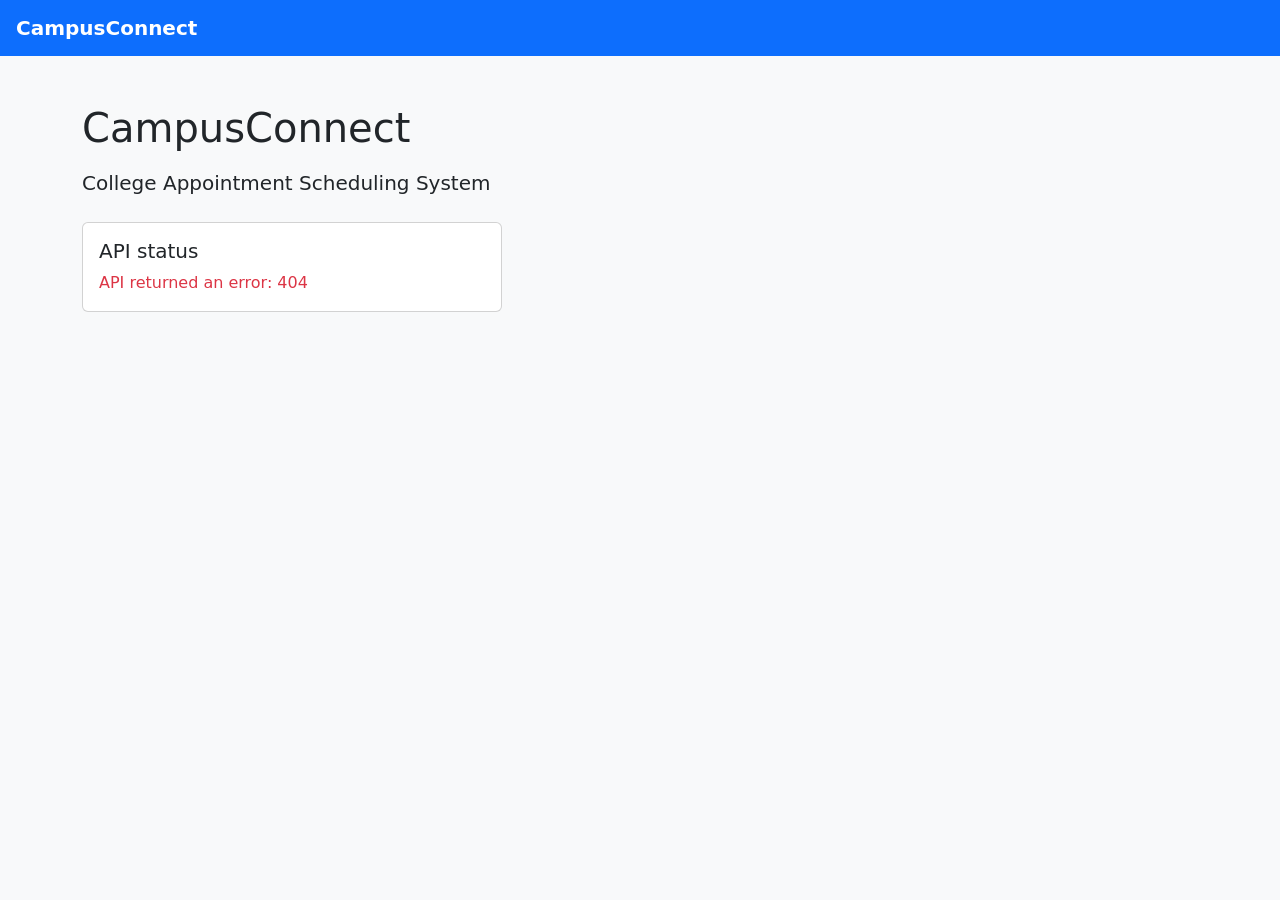
==== CampusConnect/wwwroot/index.html @ b976447b "Project Architecture" ====
<!DOCTYPE html>
<html lang="en">
<head>
    <meta charset="UTF-8">
    <meta name="viewport" content="width=device-width, initial-scale=1">
    <title>CampusConnect</title>
    <link rel="stylesheet" href="https://cdn.jsdelivr.net/npm/bootstrap@5.3.3/dist/css/bootstrap.min.css">
    <link rel="stylesheet" href="css/site.css">
</head>
<body>
    <nav class="navbar navbar-dark bg-primary px-3">
        <a class="navbar-brand fw-semibold" href="index.html">CampusConnect</a>
    </nav>

    <main class="container my-5">
        <h1 class="mb-3">CampusConnect</h1>
        <p class="lead">College Appointment Scheduling System</p>

        <div class="card mt-4" style="max-width: 420px;">
            <div class="card-body">
                <h2 class="h5 card-title">API status</h2>
                <p id="apiStatus" class="mb-0 text-muted">Checking...</p>
            </div>
        </div>
    </main>

    <script src="js/site.js"></script>
</body>
</html>
---- CampusConnect/wwwroot/css/site.css ----
/* Custom styles for CampusConnect. Bootstrap handles most of the styling. */
body {
    background-color: #f8f9fa;
}
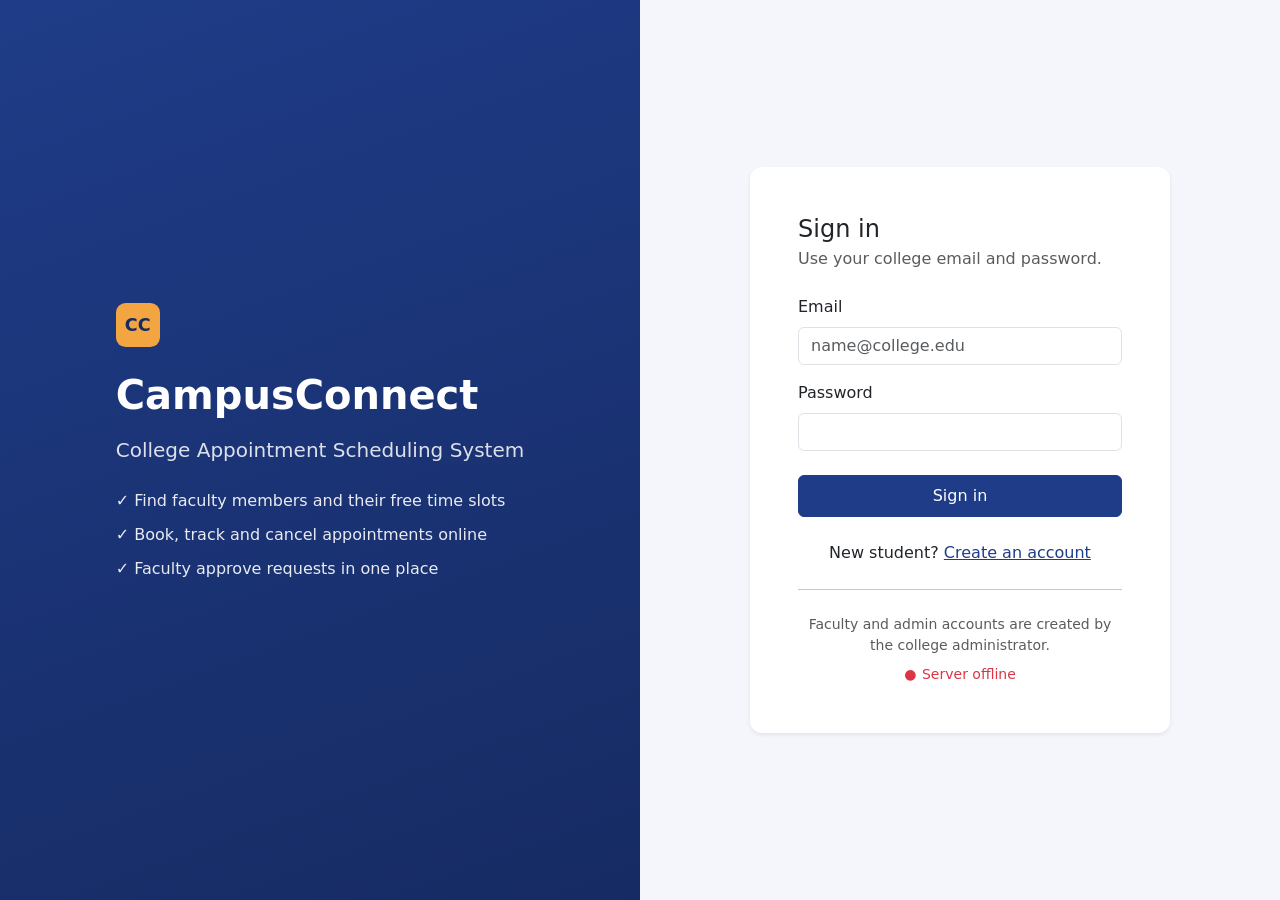
==== commit 38b3852b: "Frontend Setup and Login System" ====
--- a/CampusConnect/wwwroot/index.html
+++ b/CampusConnect/wwwroot/index.html
@@ -3,27 +3,81 @@
 <head>
     <meta charset="UTF-8">
     <meta name="viewport" content="width=device-width, initial-scale=1">
-    <title>CampusConnect</title>
+    <title>Login – CampusConnect</title>
     <link rel="stylesheet" href="https://cdn.jsdelivr.net/npm/bootstrap@5.3.3/dist/css/bootstrap.min.css">
-    <link rel="stylesheet" href="css/site.css">
+    <link rel="stylesheet" href="css/style.css">
+    <link rel="icon" href="data:,"> <!-- no favicon yet: stops the browser asking for /favicon.ico -->
 </head>
 <body>
-    <nav class="navbar navbar-dark bg-primary px-3">
-        <a class="navbar-brand fw-semibold" href="index.html">CampusConnect</a>
-    </nav>
+    <div class="container-fluid">
+        <div class="row auth-wrapper">
 
-    <main class="container my-5">
-        <h1 class="mb-3">CampusConnect</h1>
-        <p class="lead">College Appointment Scheduling System</p>
+            <!-- Left: branding (hidden on small screens) -->
+            <div class="col-lg-6 d-none d-lg-flex auth-brand align-items-center p-5">
+                <div class="mx-auto" style="max-width: 440px;">
+                    <span class="brand-mark mb-4">CC</span>
+                    <h1 class="display-6 fw-semibold mb-3">CampusConnect</h1>
+                    <p class="lead mb-4">College Appointment Scheduling System</p>
+                    <ul class="list-unstyled">
+                        <li>&#10003; Find faculty members and their free time slots</li>
+                        <li>&#10003; Book, track and cancel appointments online</li>
+                        <li>&#10003; Faculty approve requests in one place</li>
+                    </ul>
+                </div>
+            </div>
 
-        <div class="card mt-4" style="max-width: 420px;">
-            <div class="card-body">
-                <h2 class="h5 card-title">API status</h2>
-                <p id="apiStatus" class="mb-0 text-muted">Checking...</p>
+            <!-- Right: login form -->
+            <div class="col-lg-6 d-flex align-items-center justify-content-center p-4">
+                <div class="card auth-card shadow-sm">
+                    <div class="card-body p-4 p-md-5">
+                        <div class="d-lg-none text-center mb-3">
+                            <span class="brand-mark">CC</span>
+                            <div class="fw-semibold mt-2">CampusConnect</div>
+                        </div>
+
+                        <h2 class="h4 mb-1">Sign in</h2>
+                        <p class="text-muted mb-4">Use your college email and password.</p>
+
+                        <div id="alertBox" class="mb-3"></div>
+
+                        <!-- novalidate: we show Bootstrap's messages instead of the browser's pop-ups -->
+                        <form id="loginForm" novalidate>
+                            <div class="mb-3">
+                                <label for="email" class="form-label">Email</label>
+                                <input type="email" id="email" class="form-control" placeholder="name@college.edu"
+                                       autocomplete="username" required>
+                                <div class="invalid-feedback">Please enter a valid email address.</div>
+                            </div>
+
+                            <div class="mb-4">
+                                <label for="password" class="form-label">Password</label>
+                                <input type="password" id="password" class="form-control"
+                                       autocomplete="current-password" required>
+                                <div class="invalid-feedback">Please enter your password.</div>
+                            </div>
+
+                            <button type="submit" id="loginButton" class="btn btn-primary w-100 py-2">Sign in</button>
+                        </form>
+
+                        <p class="text-center mt-4 mb-0">
+                            New student? <a href="register.html">Create an account</a>
+                        </p>
+
+                        <hr class="my-4">
+                        <p class="small text-muted text-center mb-0">
+                            Faculty and admin accounts are created by the college administrator.
+                        </p>
+                        <p class="small text-center mt-2 mb-0">
+                            <span id="apiStatus" class="status-dot text-muted">Checking system...</span>
+                        </p>
+                    </div>
+                </div>
             </div>
+
         </div>
-    </main>
+    </div>
 
-    <script src="js/site.js"></script>
+    <script src="js/api.js"></script>
+    <script src="js/auth.js"></script>
 </body>
 </html>
--- a/CampusConnect/wwwroot/css/style.css
+++ b/CampusConnect/wwwroot/css/style.css
@@ -0,0 +1,112 @@
+/* =====================================================================
+   CampusConnect - custom styles (Bootstrap 5 does most of the work)
+   ===================================================================== */
+
+:root {
+    --cc-primary: #1f3c88;        /* deep college blue */
+    --cc-primary-dark: #162b63;
+    --cc-accent: #f2a541;         /* warm accent for highlights */
+    --cc-bg: #f4f6fb;
+    --cc-text-muted: #6c757d;
+}
+
+body {
+    background-color: var(--cc-bg);
+    font-family: system-ui, -apple-system, "Segoe UI", Roboto, "Helvetica Neue", Arial, sans-serif;
+}
+
+/* Protected pages start hidden until dashboard.js has checked the login,
+   so a logged-out user never sees a flash of the page. */
+body.auth-pending main,
+body.auth-pending nav {
+    visibility: hidden;
+}
+
+/* ---------- Buttons in the brand colour ---------- */
+.btn-primary {
+    --bs-btn-bg: var(--cc-primary);
+    --bs-btn-border-color: var(--cc-primary);
+    --bs-btn-hover-bg: var(--cc-primary-dark);
+    --bs-btn-hover-border-color: var(--cc-primary-dark);
+    --bs-btn-active-bg: var(--cc-primary-dark);
+    --bs-btn-active-border-color: var(--cc-primary-dark);
+    --bs-btn-disabled-bg: var(--cc-primary);
+    --bs-btn-disabled-border-color: var(--cc-primary);
+}
+
+a {
+    color: var(--cc-primary);
+}
+
+/* ---------- Login / Register layout ---------- */
+.auth-wrapper {
+    min-height: 100vh;
+}
+
+.auth-brand {
+    background: linear-gradient(160deg, var(--cc-primary) 0%, var(--cc-primary-dark) 100%);
+    color: #fff;
+}
+
+.auth-brand .lead {
+    color: rgba(255, 255, 255, 0.85);
+}
+
+.auth-brand ul li {
+    margin-bottom: 0.6rem;
+    color: rgba(255, 255, 255, 0.9);
+}
+
+.brand-mark {
+    display: inline-flex;
+    align-items: center;
+    justify-content: center;
+    width: 2.75rem;
+    height: 2.75rem;
+    border-radius: 0.6rem;
+    background-color: var(--cc-accent);
+    color: var(--cc-primary-dark);
+    font-weight: 700;
+    font-size: 1.1rem;
+}
+
+.auth-card {
+    width: 100%;
+    max-width: 420px;
+    border: none;
+    border-radius: 0.75rem;
+}
+
+.form-label {
+    font-weight: 500;
+}
+
+.status-dot::before {
+    content: "\25CF";     /* a small filled circle */
+    margin-right: 0.35rem;
+}
+
+/* ---------- Dashboard pages ---------- */
+.navbar-cc {
+    background-color: var(--cc-primary);
+}
+
+.navbar-cc .navbar-brand {
+    font-weight: 600;
+}
+
+.page-header {
+    border-bottom: 1px solid #e3e7ef;
+    padding-bottom: 1rem;
+    margin-bottom: 1.5rem;
+}
+
+.info-card {
+    border: none;
+    border-radius: 0.75rem;
+}
+
+.coming-soon li {
+    padding: 0.35rem 0;
+    color: var(--cc-text-muted);
+}
